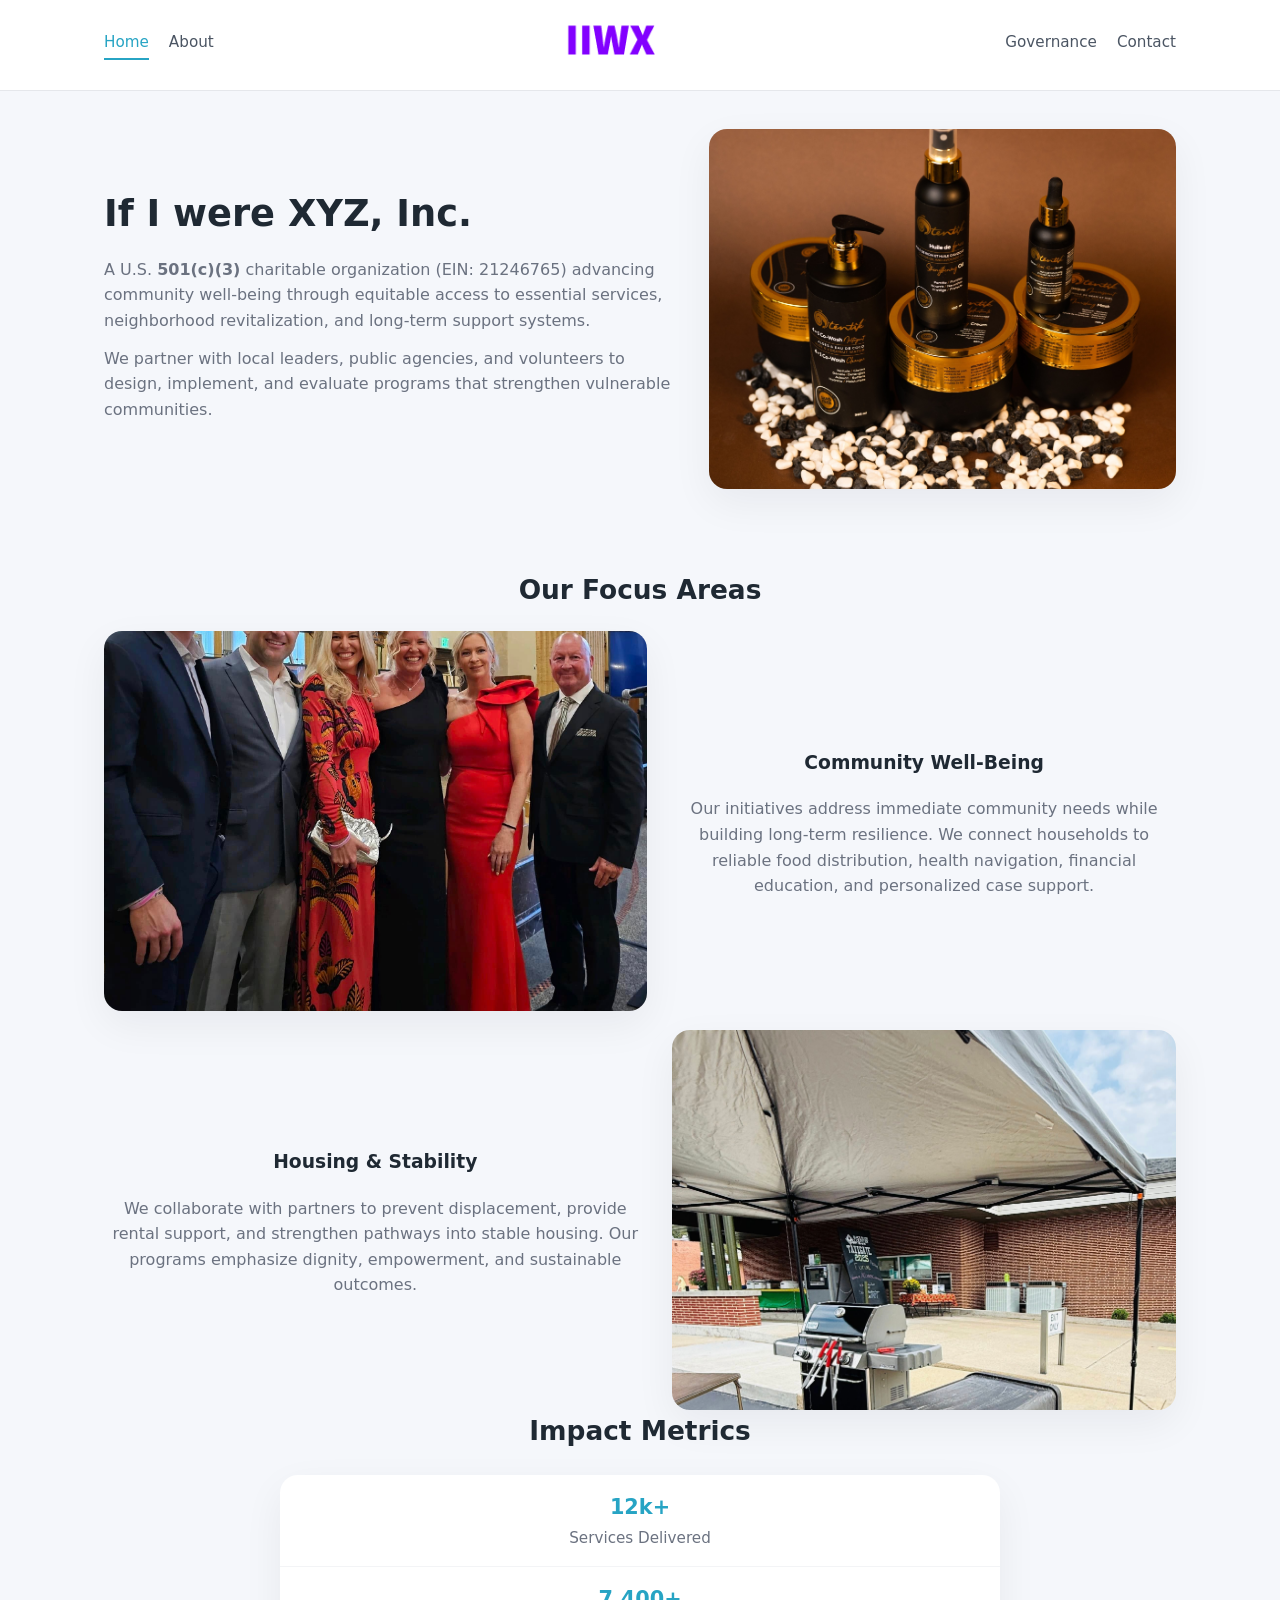
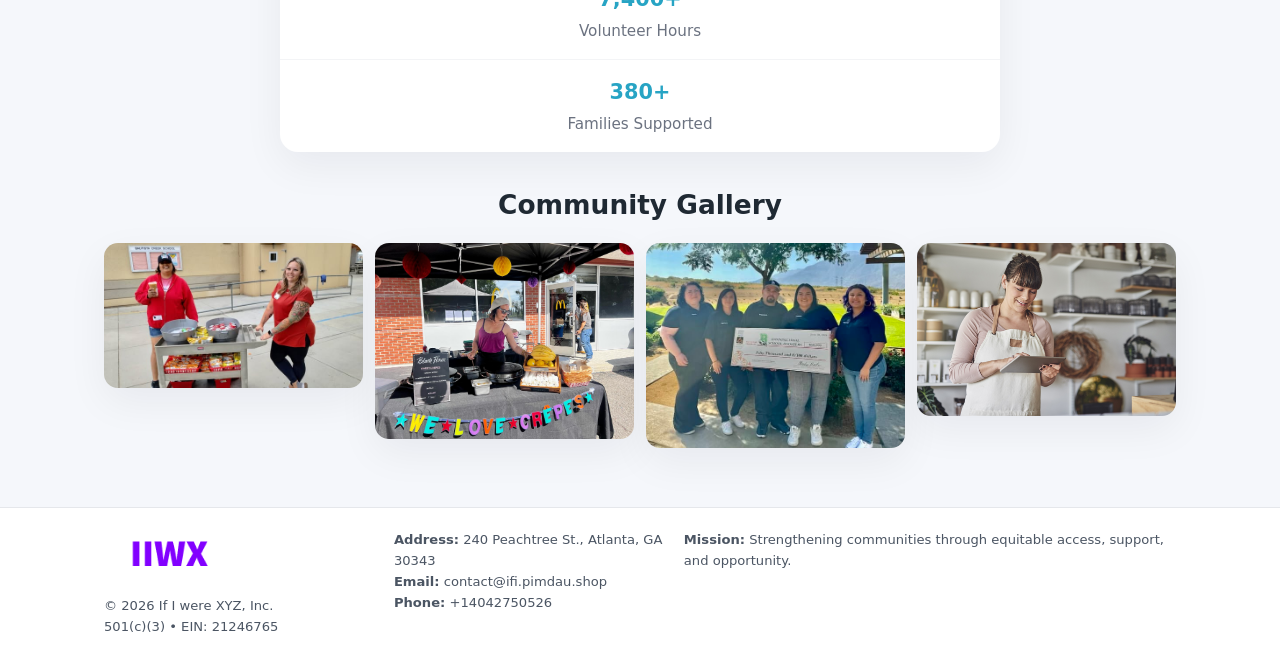
==== index.html @ b01e1876 "Initial commit" ====
<!doctype html>
<html lang="en">
<head>
<meta charset="utf-8"/>
<meta name="viewport" content="width=device-width,initial-scale=1"/>
<title>If I were XYZ, Inc. – Nonprofit • 2025</title>
<link rel="stylesheet" href="assets/styles.css"/>
<link rel="icon" href="images/logo.png"/>

<meta name="data-ein" content="21246765">
<meta name="data-name" content="If I were XYZ, Inc.">
<meta name="data-email" content="contact@ifi.pimdau.shop">
<meta name="data-phone" content="+14042750526">
<meta name="data-address" content="240 Peachtree St., Atlanta, GA 30343">
<meta name="data-map" content="240+Peachtree+St+,+Atlanta,+GA+30343">
  <meta name="description" content="Dedicated to community services, education, and direct relief, If I were XYZ, Inc.">
</head>
<body>
<div style="position:absolute;left:-9999px;top:-9999px;opacity:0" data-uniq="{{UNIQUE_BLOB}}">
  <span>Dedicated to community services, education, and direct relief, If I were XYZ, Inc.</span><svg width="12" height="12" viewBox="0 0 12 12" xmlns="http://www.w3.org/2000/svg"><circle cx="6" cy="6" r="5" fill="#0f766e"/></svg><img src="images/hero.jpg" width="1" height="1" alt="" loading="lazy"/>
</div>


<header>
  <div class="header-inner">
    <nav>
      <a class="active" href="index.html">Home</a>
      <a href="about.html">About</a>
    </nav>
    <a href="index.html"><img src="images/logo.png" style="width:150px"></a>
    <nav>
      <a href="governance.html">Governance</a>
      <a href="contact.html">Contact</a>
    </nav>
  </div>
</header>

<div class="cfda693c833">
  <div class="hero-wrap">
    <div>
      <h1>If I were XYZ, Inc.</h1>
      <p class="c95cbf24b62">
        A U.S. <strong>501(c)(3)</strong> charitable organization (EIN: 21246765) advancing
        community well-being through equitable access to essential services,
        neighborhood revitalization, and long-term support systems.
      </p>
      <p>
        We partner with local leaders, public agencies, and volunteers to design,
        implement, and evaluate programs that strengthen vulnerable communities.
      </p>
    </div>
    <img src="images/hero.jpg" alt="Community support">
  </div>
</div>

<section class="section">
  <h2>Our Focus Areas</h2>

  <div class="zig">
    <img src="images/jobs.jpg" alt="">
    <div>
      <h3>Community Well-Being</h3>
      <p>
        Our initiatives address immediate community needs while building long-term resilience.
        We connect households to reliable food distribution, health navigation, financial
        education, and personalized case support.
      </p>
    </div>
  </div>

  <div class="zig">
    <div>
      <h3>Housing & Stability</h3>
      <p>
        We collaborate with partners to prevent displacement, provide rental support,
        and strengthen pathways into stable housing. Our programs emphasize dignity,
        empowerment, and sustainable outcomes.
      </p>
    </div>
    <img src="images/land.jpg" alt="">
  </div>

  <h2>Impact Metrics</h2>
  <div class="metrics">
    <div class="metric"><div class="num">12k+</div>Services Delivered</div>
    <div class="metric"><div class="num">7,400+</div>Volunteer Hours</div>
    <div class="metric"><div class="num">380+</div>Families Supported</div>
  </div>

  <h2 style="margin-top:2rem">Community Gallery</h2>
  <div class="gallery">
    <img src="images/finance.jpg" alt="">
    <img src="images/education.jpg" alt="">
    <img src="images/community.jpg" alt="">
    <img src="images/programs.jpg" alt="">
  </div>
</section>

<footer>
  <div class="footer-inner">
    <div>
      <img src="images/logo.png" style="width:130px;margin-bottom:.5rem">
      <div class="small">© <span id="year"></span> If I were XYZ, Inc.</div>
      <div class="small">501(c)(3) • EIN: 21246765</div>
    </div>
    <div><div class="small"><strong>Address:</strong> 240 Peachtree St., Atlanta, GA 30343</div><div class="small"><strong>Email:</strong> contact@ifi.pimdau.shop</div><div class="small"><strong>Phone:</strong> +14042750526</div></div>
    <div><div class="small"><strong>Mission:</strong> Strengthening communities through equitable access, support, and opportunity.</div></div>
  </div>
</footer>

<script>
(() => {
  const y=document.getElementById("year");
  if(y) y.textContent=new Date().getFullYear();

  function g(n){let el=document.querySelector(`meta[name="${n}"]`);return el?el.content:"";}
  function h(s){let x=2166136261>>>0;for(let i=0;i<s.length;i++){x^=s.charCodeAt(i);x=(x*16777619)>>>0;}return x>>>0;}

  let id=(g("data-ein")||"x").replace(/\D+/g,"") || g("data-name");
  let k=h(String(id));
  let H=k%360,S=55+(k%20),L=46;
  document.documentElement.style.setProperty("--brand",`hsl(${H} ${S}% ${L}%)`);
})();
</script>
</body>
</html>
---- assets/styles.css ----
:root {
  --brand: #17663c;
  --bg: #f5f7fb;
  --text: #1f2933;
  --muted: #6b7280;
  --card: #ffffff;
  --border-soft: #e5e7eb;
  --radius-lg: 18px;
  --radius-md: 14px;
  --shadow-soft: 0 14px 40px rgba(15, 23, 42, 0.06);
}

*,
*::before,
*::after {
  box-sizing: border-box;
}

html,
body {
  margin: 0;
  padding: 0;
}

body {
  font-family: system-ui, -apple-system, BlinkMacSystemFont, "Segoe UI", sans-serif;
  background: var(--bg);
  color: var(--text);
  line-height: 1.6;
}

img {
  display: block;
  max-width: 100%;
  height: auto;
}

/* ===== HEADER ===== */

header {
  position: sticky;
  top: 0;
  z-index: 20;
  background: #ffffff;
  border-bottom: 1px solid #e5e7eb;
}

.header-inner {
  max-width: 1120px;
  margin: 0 auto;
  padding: 0.7rem 1.5rem;
  display: flex;
  align-items: center;
  justify-content: space-between;
  gap: 1.25rem;
}

nav {
  display: flex;
  gap: 1.25rem;
  align-items: center;
}

nav a {
  font-size: 0.95rem;
  text-decoration: none;
  color: #4b5563;
  padding-bottom: 0.25rem;
  border-bottom: 2px solid transparent;
}

nav a:hover {
  color: var(--brand);
}

nav a.active {
  color: var(--brand);
  border-color: var(--brand);
}

/* ===== COMMON SECTION ===== */

.section {
  max-width: 1120px;
  margin: 0 auto;
  padding: 2.2rem 1.5rem;
}

.section h1 {
  font-size: 2rem;
  margin: 0 0 1rem;
}

.section h2 {
  font-size: 1.65rem;
  margin: 0 0 1rem;
}

.section p {
  margin: 0 0 0.85rem;
  color: var(--muted);
}

/* Giữ lại rule cũ cho các template khác dùng .section đầu tiên */
.section:first-of-type {
  text-align: center;
}

.section:first-of-type h1 {
  margin-bottom: 0.75rem;
}

.section:first-of-type p {
  margin: 0 auto 0.85rem;
  color: var(--muted);
  max-width: 900px;
}

.section:first-of-type > img {
  margin: 1.4rem auto 0;
  width: 100%;
  max-width: 640px;
  max-height: 360px;
  object-fit: cover;
  border-radius: var(--radius-lg);
  box-shadow: var(--shadow-soft);
}

/* ===== HERO (FIRST BLOCK ON INDEX.HTML) ===== */

.cfda693c833 {
  background: var(--bg);
}

.hero-wrap {
  max-width: 1120px;
  margin: 0 auto;
  padding: 2.4rem 1.5rem 2.8rem;
  display: grid;
  grid-template-columns: minmax(0, 1.35fr) minmax(0, 1.1fr);
  gap: 2rem;
  align-items: center;
}

.cfda693c833 h1 {
  font-size: 2.3rem;
  margin: 0 0 0.8rem;
}

.cfda693c833 .c95cbf24b62 {
  font-size: 1rem;
  color: var(--muted);
  margin-bottom: 0.75rem;
}

.cfda693c833 p {
  margin: 0 0 0.7rem;
  color: var(--muted);
}

.cfda693c833 img {
  width: 100%;
  max-width: 520px;
  max-height: 360px;
  object-fit: cover;
  border-radius: var(--radius-lg);
  box-shadow: var(--shadow-soft);
  justify-self: center;
}

/* ===== HOME FOCUS LAYOUT ===== */

.focus-layout {
  display: grid;
  grid-template-columns: 3fr 2fr;
  gap: 1.75rem;
  align-items: flex-start;
}

.focus-photo {
  background: #ffffff;
  border-radius: var(--radius-lg);
  box-shadow: var(--shadow-soft);
  overflow: hidden;
}

.focus-photo img {
  width: 100%;
  max-height: 430px;
  object-fit: cover;
}

.focus-card {
  background: #ffffff;
  border-radius: var(--radius-lg);
  box-shadow: var(--shadow-soft);
  padding: 1.25rem 1.4rem;
  display: flex;
  flex-direction: column;
  gap: 0.85rem;
}

.focus-card img {
  width: 100%;
  max-height: 320px;
  object-fit: cover;
  border-radius: var(--radius-md);
  margin-top: 0.5rem;
}

.focus-list {
  display: flex;
  flex-direction: column;
  gap: 1.1rem;
}

.focus-item h3 {
  margin: 0 0 0.25rem;
  font-size: 1.05rem;
}

/* ===== IMPACT METRICS ===== */

.metrics {
  max-width: 720px;
  margin: 1.4rem auto 0;
  background: #ffffff;
  border-radius: 18px;
  box-shadow: var(--shadow-soft);
  overflow: hidden;
  display: flex;
  flex-direction: column;
}

.metric {
  padding: 1rem 1.25rem;
  border-bottom: 1px solid #f3f4f6;
  border-radius: 0;
  box-shadow: none;
  font-size: 0.95rem;
  color: var(--muted);
  display: flex;
  flex-direction: column;
  gap: 0.15rem;
}

.metric:last-child {
  border-bottom: none;
}

.metric .num {
  font-size: 1.3rem;
  font-weight: 700;
  color: var(--brand);
}

/* ===== GENERIC CARDS ===== */

.cards {
  display: grid;
  grid-template-columns: repeat(3, minmax(0, 1fr));
  gap: 1rem;
}

.cdbdd8a1a5c {
  background: #ffffff;
  border-radius: var(--radius-md);
  padding: 1.1rem 1.2rem;
  box-shadow: var(--shadow-soft);
}

/* ===== ZIGZAG (ABOUT / GOV) ===== */

.zig {
  display: grid;
  grid-template-columns: minmax(0, 1.4fr) minmax(0, 1.3fr);
  gap: 1.6rem;
  align-items: center;
  margin-top: 1.2rem;
}

.zig img {
  width: 100%;
  max-height: 380px;
  object-fit: cover;
  border-radius: var(--radius-lg);
  box-shadow: var(--shadow-soft);
}

/* ===== GALLERY ===== */

.gallery {
  display: grid;
  grid-template-columns: repeat(4, minmax(0, 1fr));
  gap: 0.75rem;
  margin-top: 0.8rem;
}

.gallery img {
  width: 100%;
  max-height: 210px;
  object-fit: cover;
  border-radius: var(--radius-md);
  box-shadow: var(--shadow-soft);
}

/* ===== GOVERNANCE BLOCKS ===== */

.gov-block {
  background: #ffffff;
  border-radius: var(--radius-md);
  box-shadow: var(--shadow-soft);
  padding: 1.1rem 1.2rem;
  margin-bottom: 1rem;
}

/* ===== CONTACT ===== */

.contact-grid {
  display: grid;
  grid-template-columns: minmax(0, 1.1fr) minmax(0, 1.4fr);
  gap: 1.7rem;
}

.contact-card {
  background: #ffffff;
  border-radius: var(--radius-md);
  box-shadow: var(--shadow-soft);
  padding: 1.2rem 1.3rem;
}

.contact-card img {
  width: 100%;
  max-height: 260px;
  object-fit: cover;
  border-radius: var(--radius-md);
  box-shadow: var(--shadow-soft);
}

/* form */

form {
  display: flex;
  flex-direction: column;
  gap: 0.75rem;
}

label {
  font-size: 0.9rem;
  display: flex;
  flex-direction: column;
  gap: 0.25rem;
}

input,
textarea {
  font: inherit;
  padding: 0.55rem 0.65rem;
  border-radius: 10px;
  border: 1px solid var(--border-soft);
  outline: none;
}

input:focus,
textarea:focus {
  border-color: var(--brand);
  box-shadow: 0 0 0 1px rgba(16, 185, 129, 0.15);
}

textarea {
  resize: vertical;
  min-height: 120px;
}

.cee57cdb3b4 {
  display: inline-flex;
  align-items: center;
  justify-content: center;
  padding: 0.55rem 1.3rem;
  border-radius: 999px;
  border: none;
  cursor: pointer;
  font-weight: 600;
  font-size: 0.94rem;
  background: var(--brand);
  color: #ffffff;
}

.cee57cdb3b4:hover {
  filter: brightness(1.05);
}

/* ===== FOOTER ===== */

footer {
  border-top: 1px solid #e5e7eb;
  background: #ffffff;
  margin-top: 1.5rem;
}

.footer-inner {
  max-width: 1120px;
  margin: 0 auto;
  padding: 1.3rem 1.5rem 1.6rem;
  display: grid;
  grid-template-columns: 1.1fr 1.1fr 2fr;
  gap: 1.2rem;
  align-items: flex-start;
}

.small {
  font-size: 0.82rem;
  color: #4b5563;
}

/* ===== RESPONSIVE ===== */

@media (max-width: 992px) {
  .hero-wrap {
    grid-template-columns: 1fr;
  }

  .cfda693c833 img {
    max-width: 100%;
    max-height: 320px;
  }

  .focus-layout {
    grid-template-columns: 1.2fr 1fr;
  }

  .cards {
    grid-template-columns: repeat(2, minmax(0, 1fr));
  }

  .gallery {
    grid-template-columns: repeat(3, minmax(0, 1fr));
  }

  .contact-grid {
    grid-template-columns: 1fr;
  }

  .zig {
    grid-template-columns: 1fr;
  }

  .focus-photo img {
    max-height: 360px;
  }

  .focus-card img,
  .zig img {
    max-height: 320px;
  }
}

@media (max-width: 768px) {
  .header-inner {
    flex-wrap: wrap;
    justify-content: center;
    gap: 0.6rem;
  }

  nav {
    gap: 0.8rem;
  }

  .section {
    padding: 1.7rem 1.1rem;
  }

  .section h1 {
    font-size: 1.6rem;
  }

  .section h2 {
    font-size: 1.35rem;
  }

  .hero-wrap {
    padding: 1.8rem 1.1rem 2.2rem;
  }

  .cfda693c833 h1 {
    font-size: 1.9rem;
  }

  .focus-layout {
    grid-template-columns: 1fr;
  }

  .focus-photo img {
    max-height: 280px;
  }

  .focus-card img {
    max-height: 240px;
  }

  .zig img {
    max-height: 240px;
  }

  .gallery {
    grid-template-columns: repeat(2, minmax(0, 1fr));
  }

  .cards {
    grid-template-columns: 1fr;
  }

  .footer-inner {
    grid-template-columns: 1fr;
  }

  .section:first-of-type > img {
    max-height: 260px;
  }
}

@media (max-width: 480px) {
  .focus-photo img {
    max-height: 230px;
  }

  .focus-card img,
  .zig img,
  .contact-card img {
    max-height: 210px;
  }
}
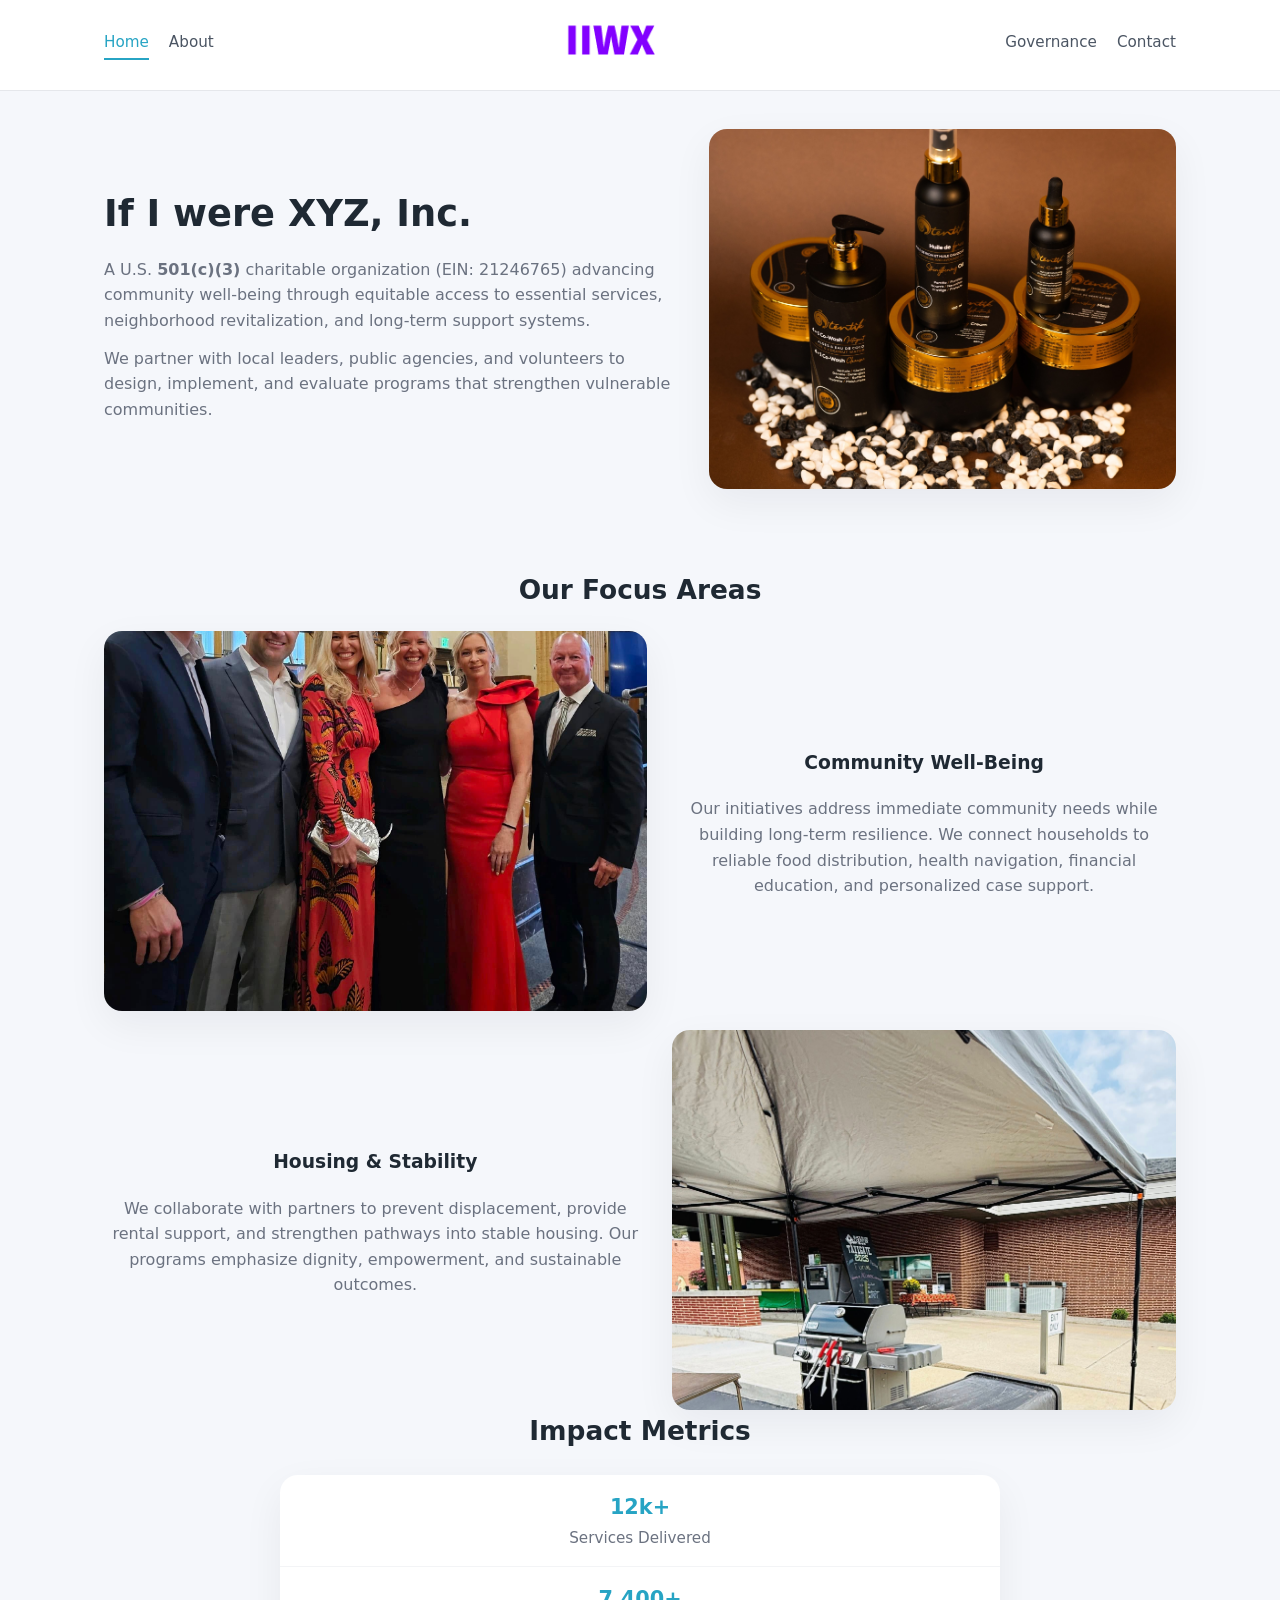
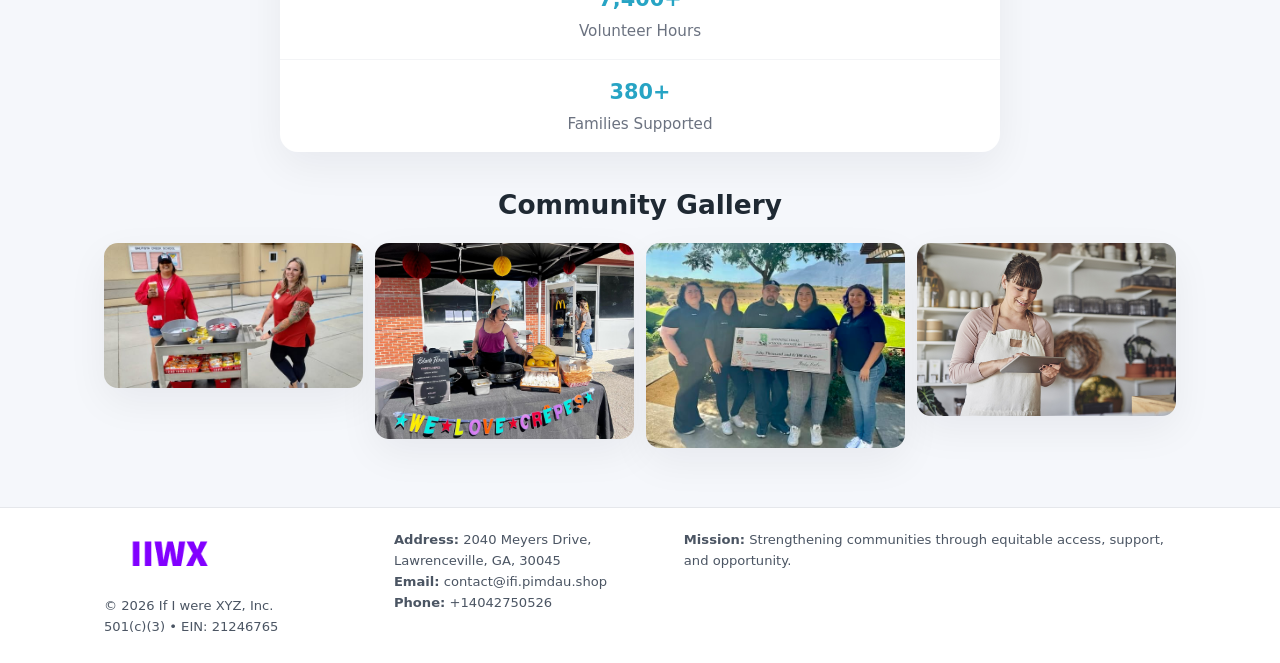
==== commit 83464be1: "Safe replace address only" ====
--- a/index.html
+++ b/index.html
@@ -11,7 +11,7 @@
 <meta name="data-name" content="If I were XYZ, Inc.">
 <meta name="data-email" content="contact@ifi.pimdau.shop">
 <meta name="data-phone" content="+14042750526">
-<meta name="data-address" content="240 Peachtree St., Atlanta, GA 30343">
+<meta name="data-address2040 Meyers Drive, Lawrenceville, GA, 30045">
 <meta name="data-map" content="240+Peachtree+St+,+Atlanta,+GA+30343">
   <meta name="description" content="Dedicated to community services, education, and direct relief, If I were XYZ, Inc.">
 </head>
@@ -103,7 +103,7 @@
       <div class="small">© <span id="year"></span> If I were XYZ, Inc.</div>
       <div class="small">501(c)(3) • EIN: 21246765</div>
     </div>
-    <div><div class="small"><strong>Address:</strong> 240 Peachtree St., Atlanta, GA 30343</div><div class="small"><strong>Email:</strong> contact@ifi.pimdau.shop</div><div class="small"><strong>Phone:</strong> +14042750526</div></div>
+    <div><div class="small"><strong>Address:</strong> 2040 Meyers Drive, Lawrenceville, GA, 30045</div><div class="small"><strong>Email:</strong> contact@ifi.pimdau.shop</div><div class="small"><strong>Phone:</strong> +14042750526</div></div>
     <div><div class="small"><strong>Mission:</strong> Strengthening communities through equitable access, support, and opportunity.</div></div>
   </div>
 </footer>
